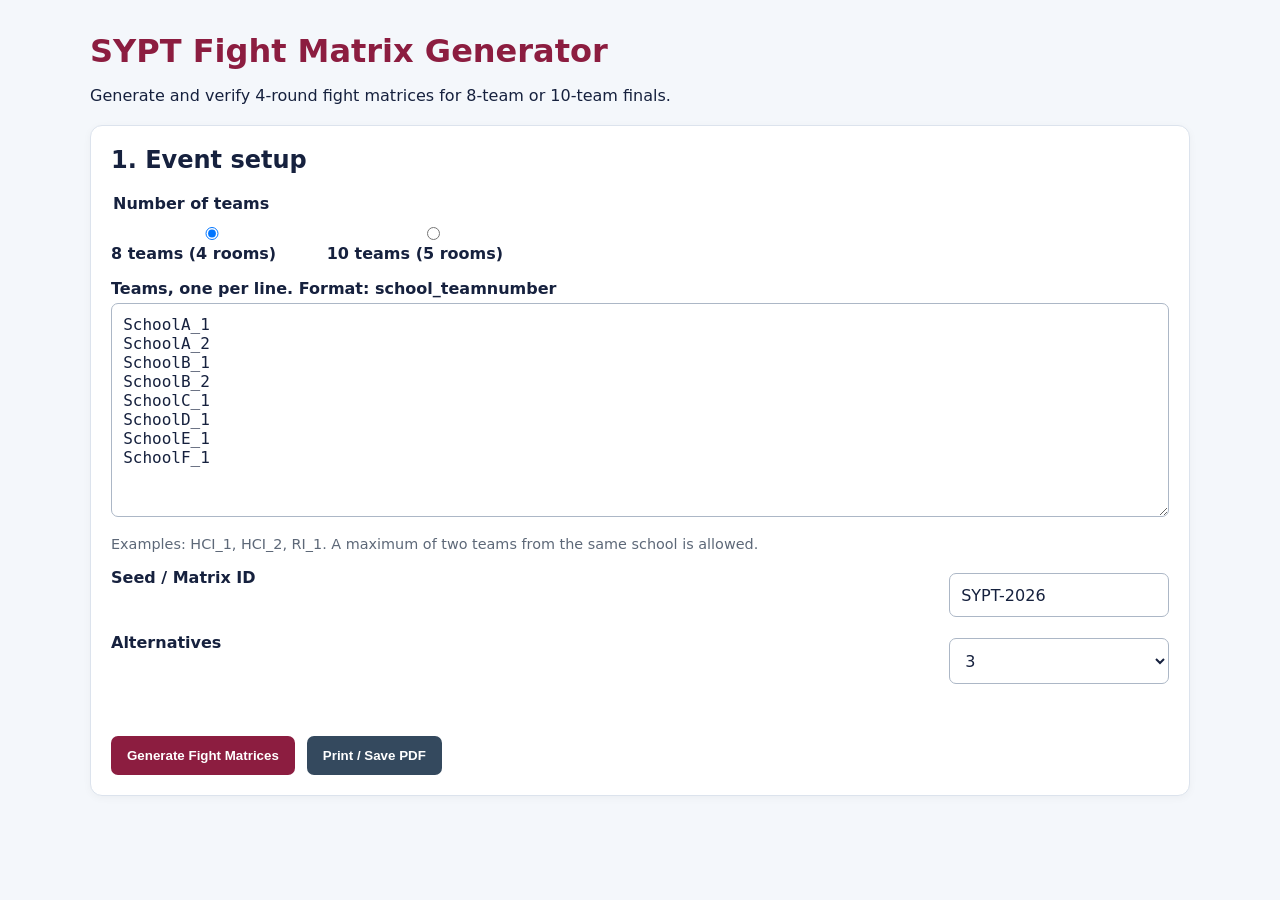
==== index.html @ 4bddafb5 "Build initial SYPT Fight Matrix web generator" ====
<!doctype html>
<html lang="en">
<head>
  <meta charset="utf-8">
  <meta name="viewport" content="width=device-width,initial-scale=1">
  <title>SYPT Fight Matrix Generator</title>
  <link rel="stylesheet" href="style.css">
</head>
<body>
  <main class="container">
    <header>
      <h1>SYPT Fight Matrix Generator</h1>
      <p>Generate and verify 4-round fight matrices for 8-team or 10-team finals.</p>
    </header>

    <section class="card controls">
      <h2>1. Event setup</h2>
      <fieldset>
        <legend>Number of teams</legend>
        <label><input type="radio" name="teamCount" value="8" checked> 8 teams (4 rooms)</label>
        <label><input type="radio" name="teamCount" value="10"> 10 teams (5 rooms)</label>
      </fieldset>

      <label for="teams">Teams, one per line. Format: school_teamnumber</label>
      <textarea id="teams" rows="10" spellcheck="false">SchoolA_1
SchoolA_2
SchoolB_1
SchoolB_2
SchoolC_1
SchoolD_1
SchoolE_1
SchoolF_1</textarea>
      <p class="hint">Examples: HCI_1, HCI_2, RI_1. A maximum of two teams from the same school is allowed.</p>

      <div class="row">
        <label for="seed">Seed / Matrix ID</label>
        <input id="seed" type="text" value="SYPT-2026" maxlength="60">
        <label for="alternatives">Alternatives</label>
        <select id="alternatives">
          <option value="1">1</option>
          <option value="3" selected>3</option>
          <option value="5">5</option>
        </select>
      </div>

      <div id="message" class="message" aria-live="polite"></div>
      <div class="actions">
        <button id="generate" type="button">Generate Fight Matrices</button>
        <button id="print" type="button" class="secondary">Print / Save PDF</button>
      </div>
    </section>

    <section id="results" aria-live="polite"></section>
  </main>

  <script src="fightmatrix.js"></script>
  <script src="app.js"></script>
</body>
</html>
---- style.css ----
:root {
  font-family: Inter, ui-sans-serif, system-ui, -apple-system, BlinkMacSystemFont, "Segoe UI", sans-serif;
  color: #16213e;
  background: #f4f7fb;
}
* { box-sizing: border-box; }
body { margin: 0; }
.container { width: min(1100px, 94%); margin: 2rem auto; }
header { margin-bottom: 1.25rem; }
h1 { margin-bottom: .25rem; color: #8c1d40; }
h2, h3 { margin-top: 0; }
.card {
  background: white; border: 1px solid #dce3ed; border-radius: 12px;
  padding: 1.25rem; margin-bottom: 1.25rem; box-shadow: 0 2px 8px rgba(0,0,0,.04);
}
fieldset { border: 0; padding: 0; margin: .5rem 0 1rem; display: flex; gap: 1.5rem; flex-wrap: wrap; }
legend { font-weight: 700; margin-bottom: .5rem; }
label { font-weight: 600; }
textarea, input, select {
  width: 100%; padding: .7rem; margin-top: .35rem; border: 1px solid #acb7c6;
  border-radius: 7px; font: inherit; background: white; color: inherit;
}
textarea { font-family: ui-monospace, SFMono-Regular, Consolas, monospace; resize: vertical; }
.hint { color: #5d6878; font-size: .9rem; }
.row { display: grid; grid-template-columns: 1fr 220px; gap: 1rem; margin-top: 1rem; }
.actions { display: flex; gap: .75rem; flex-wrap: wrap; margin-top: 1rem; }
button { border: 0; border-radius: 7px; padding: .75rem 1rem; font-weight: 700; cursor: pointer; background: #8c1d40; color: white; }
button.secondary { background: #34495e; }
button:hover { filter: brightness(.95); }
button:focus, input:focus, textarea:focus, select:focus { outline: 3px solid #f0bd3a; outline-offset: 2px; }
.message { margin-top: 1rem; min-height: 1.25rem; }
.message.error { color: #b42318; font-weight: 700; }
.message.ok { color: #137333; font-weight: 700; }
.matrix-head { display: flex; gap: 1rem; justify-content: space-between; align-items: center; flex-wrap: wrap; }
.badge { background: #e7f6ec; color: #137333; border-radius: 999px; padding: .35rem .65rem; font-weight: 700; }
.table-wrap { overflow-x: auto; }
table { width: 100%; border-collapse: collapse; margin-top: .75rem; }
th, td { border: 1px solid #dce3ed; padding: .55rem .65rem; text-align: left; }
th { background: #f0f3f7; }
.validation { display: grid; grid-template-columns: repeat(auto-fit,minmax(220px,1fr)); gap: .35rem .8rem; margin-top: 1rem; }
.validation span { color: #137333; }
.matrix-actions { margin-top: 1rem; }
@media (max-width: 650px) { .row { grid-template-columns: 1fr; } fieldset { flex-direction: column; gap: .5rem; } }
@media print {
  body { background: white; }
  .controls, header p, .matrix-actions { display: none !important; }
  .container { width: 100%; margin: 0; }
  .card { break-inside: avoid; box-shadow: none; }
}
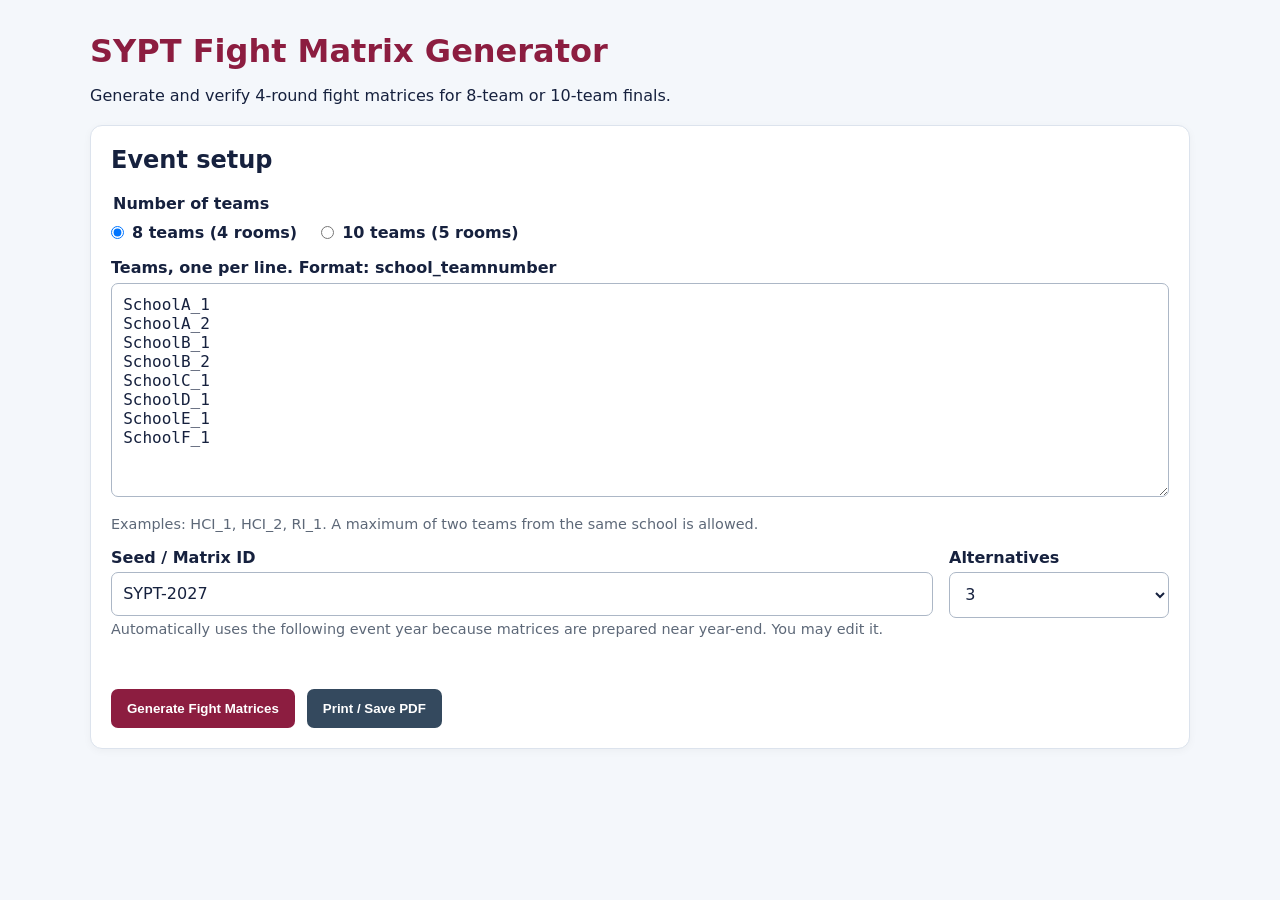
==== commit 7c058698: "Refine event setup layout and auto-set next-year Matrix ID" ====
--- a/index.html
+++ b/index.html
@@ -3,6 +3,9 @@
 <head>
   <meta charset="utf-8">
   <meta name="viewport" content="width=device-width,initial-scale=1">
+  <meta http-equiv="Content-Security-Policy" content="default-src 'self'; script-src 'self'; style-src 'self'; img-src 'self' data:; font-src 'self'; connect-src 'none'; object-src 'none'; base-uri 'none'; form-action 'none'; frame-ancestors 'none'; upgrade-insecure-requests">
+  <meta name="referrer" content="no-referrer">
+  <meta http-equiv="Permissions-Policy" content="camera=(), microphone=(), geolocation=(), payment=(), usb=()">
   <title>SYPT Fight Matrix Generator</title>
   <link rel="stylesheet" href="style.css">
 </head>
@@ -14,11 +17,11 @@
     </header>
 
     <section class="card controls">
-      <h2>1. Event setup</h2>
-      <fieldset>
+      <h2>Event setup</h2>
+      <fieldset class="team-count-options">
         <legend>Number of teams</legend>
-        <label><input type="radio" name="teamCount" value="8" checked> 8 teams (4 rooms)</label>
-        <label><input type="radio" name="teamCount" value="10"> 10 teams (5 rooms)</label>
+        <label class="radio-option"><input type="radio" name="teamCount" value="8" checked><span>8 teams (4 rooms)</span></label>
+        <label class="radio-option"><input type="radio" name="teamCount" value="10"><span>10 teams (5 rooms)</span></label>
       </fieldset>
 
       <label for="teams">Teams, one per line. Format: school_teamnumber</label>
@@ -33,14 +36,19 @@
       <p class="hint">Examples: HCI_1, HCI_2, RI_1. A maximum of two teams from the same school is allowed.</p>
 
       <div class="row">
-        <label for="seed">Seed / Matrix ID</label>
-        <input id="seed" type="text" value="SYPT-2026" maxlength="60">
-        <label for="alternatives">Alternatives</label>
-        <select id="alternatives">
-          <option value="1">1</option>
-          <option value="3" selected>3</option>
-          <option value="5">5</option>
-        </select>
+        <div class="field-group">
+          <label for="seed">Seed / Matrix ID</label>
+          <input id="seed" type="text" maxlength="60" aria-describedby="seedHint">
+          <p id="seedHint" class="hint compact">Automatically uses the following event year because matrices are prepared near year-end. You may edit it.</p>
+        </div>
+        <div class="field-group">
+          <label for="alternatives">Alternatives</label>
+          <select id="alternatives">
+            <option value="1">1</option>
+            <option value="3" selected>3</option>
+            <option value="5">5</option>
+          </select>
+        </div>
       </div>
 
       <div id="message" class="message" aria-live="polite"></div>
--- a/style.css
+++ b/style.css
@@ -13,16 +13,23 @@
   background: white; border: 1px solid #dce3ed; border-radius: 12px;
   padding: 1.25rem; margin-bottom: 1.25rem; box-shadow: 0 2px 8px rgba(0,0,0,.04);
 }
-fieldset { border: 0; padding: 0; margin: .5rem 0 1rem; display: flex; gap: 1.5rem; flex-wrap: wrap; }
-legend { font-weight: 700; margin-bottom: .5rem; }
+fieldset { border: 0; padding: 0; margin: .5rem 0 1rem; }
+legend { font-weight: 700; margin-bottom: .65rem; }
 label { font-weight: 600; }
+.team-count-options { display: flex; gap: 1.5rem; flex-wrap: wrap; }
+.team-count-options legend { width: 100%; }
+.radio-option { display: inline-flex; align-items: center; gap: .5rem; cursor: pointer; }
+.radio-option input[type="radio"] { width: auto; margin: 0; flex: 0 0 auto; }
+.radio-option span { white-space: nowrap; }
 textarea, input, select {
   width: 100%; padding: .7rem; margin-top: .35rem; border: 1px solid #acb7c6;
   border-radius: 7px; font: inherit; background: white; color: inherit;
 }
 textarea { font-family: ui-monospace, SFMono-Regular, Consolas, monospace; resize: vertical; }
 .hint { color: #5d6878; font-size: .9rem; }
-.row { display: grid; grid-template-columns: 1fr 220px; gap: 1rem; margin-top: 1rem; }
+.hint.compact { margin: .35rem 0 0; }
+.row { display: grid; grid-template-columns: 1fr 220px; gap: 1rem; margin-top: 1rem; align-items: start; }
+.field-group { min-width: 0; }
 .actions { display: flex; gap: .75rem; flex-wrap: wrap; margin-top: 1rem; }
 button { border: 0; border-radius: 7px; padding: .75rem 1rem; font-weight: 700; cursor: pointer; background: #8c1d40; color: white; }
 button.secondary { background: #34495e; }
@@ -40,7 +47,10 @@
 .validation { display: grid; grid-template-columns: repeat(auto-fit,minmax(220px,1fr)); gap: .35rem .8rem; margin-top: 1rem; }
 .validation span { color: #137333; }
 .matrix-actions { margin-top: 1rem; }
-@media (max-width: 650px) { .row { grid-template-columns: 1fr; } fieldset { flex-direction: column; gap: .5rem; } }
+@media (max-width: 650px) {
+  .row { grid-template-columns: 1fr; }
+  .team-count-options { flex-direction: column; gap: .75rem; }
+}
 @media print {
   body { background: white; }
   .controls, header p, .matrix-actions { display: none !important; }
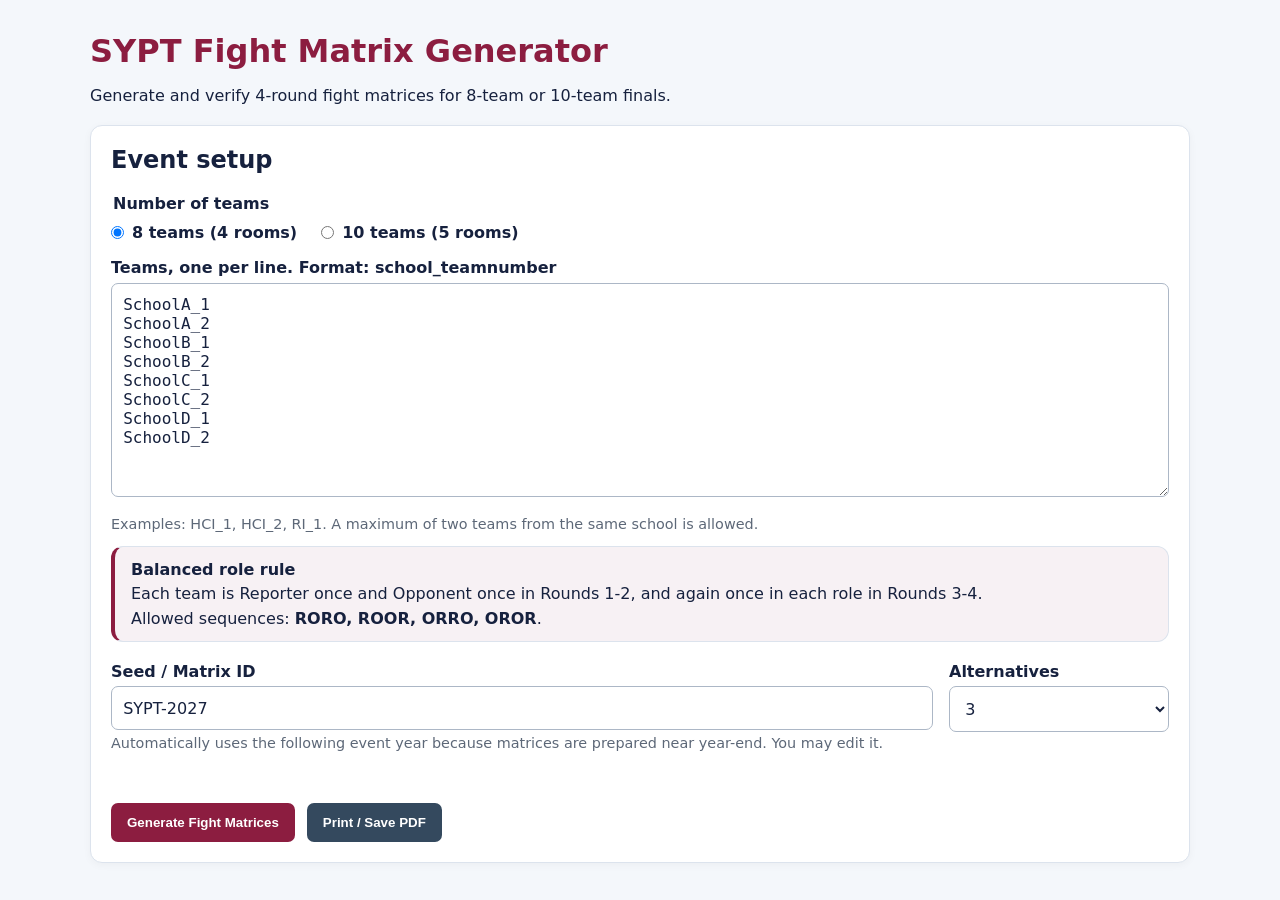
==== commit 52444de5: "Allow balanced role sequences across two-round blocks Updated content security policy to allow unsaf" ====
--- a/index.html
+++ b/index.html
@@ -3,65 +3,177 @@
 <head>
   <meta charset="utf-8">
   <meta name="viewport" content="width=device-width,initial-scale=1">
-  <meta http-equiv="Content-Security-Policy" content="default-src 'self'; script-src 'self'; style-src 'self'; img-src 'self' data:; font-src 'self'; connect-src 'none'; object-src 'none'; base-uri 'none'; form-action 'none'; frame-ancestors 'none'; upgrade-insecure-requests">
+
+  <meta http-equiv="Content-Security-Policy"
+        content="default-src 'self'; script-src 'self'; style-src 'self' 'unsafe-inline'; img-src 'self' data:; font-src 'self'; connect-src 'none'; object-src 'none'; base-uri 'none'; form-action 'none'; frame-ancestors 'none'; upgrade-insecure-requests">
+
   <meta name="referrer" content="no-referrer">
-  <meta http-equiv="Permissions-Policy" content="camera=(), microphone=(), geolocation=(), payment=(), usb=()">
+
+  <meta http-equiv="Permissions-Policy"
+        content="camera=(), microphone=(), geolocation=(), payment=(), usb=()">
+
   <title>SYPT Fight Matrix Generator</title>
+
   <link rel="stylesheet" href="style.css">
 </head>
+
 <body>
+
   <main class="container">
+
     <header>
       <h1>SYPT Fight Matrix Generator</h1>
-      <p>Generate and verify 4-round fight matrices for 8-team or 10-team finals.</p>
+      <p>
+        Generate and verify 4-round fight matrices
+        for 8-team or 10-team finals.
+      </p>
     </header>
 
     <section class="card controls">
+
       <h2>Event setup</h2>
+
       <fieldset class="team-count-options">
+
         <legend>Number of teams</legend>
-        <label class="radio-option"><input type="radio" name="teamCount" value="8" checked><span>8 teams (4 rooms)</span></label>
-        <label class="radio-option"><input type="radio" name="teamCount" value="10"><span>10 teams (5 rooms)</span></label>
+
+        <label class="radio-option">
+          <input
+            type="radio"
+            name="teamCount"
+            value="8"
+            checked>
+          <span>8 teams (4 rooms)</span>
+        </label>
+
+        <label class="radio-option">
+          <input
+            type="radio"
+            name="teamCount"
+            value="10">
+          <span>10 teams (5 rooms)</span>
+        </label>
+
       </fieldset>
 
-      <label for="teams">Teams, one per line. Format: school_teamnumber</label>
-      <textarea id="teams" rows="10" spellcheck="false">SchoolA_1
+      <label for="teams">
+        Teams, one per line. Format: school_teamnumber
+      </label>
+
+      <textarea
+        id="teams"
+        rows="10"
+        spellcheck="false">SchoolA_1
 SchoolA_2
 SchoolB_1
 SchoolB_2
 SchoolC_1
+SchoolC_2
 SchoolD_1
-SchoolE_1
-SchoolF_1</textarea>
-      <p class="hint">Examples: HCI_1, HCI_2, RI_1. A maximum of two teams from the same school is allowed.</p>
+SchoolD_2</textarea>
+
+      <p class="hint">
+        Examples: HCI_1, HCI_2, RI_1.
+        A maximum of two teams from the same school is allowed.
+      </p>
+
+      <div
+        class="card"
+        style="
+          background:#f7f1f4;
+          border-left:4px solid #8c1d40;
+          box-shadow:none;
+          padding:.8rem 1rem;
+        ">
+
+        <strong>Balanced role rule</strong>
+
+        <p style="margin:.35rem 0 0;">
+          Each team is Reporter once and Opponent once in
+          Rounds 1-2, and again once in each role in Rounds 3-4.
+        </p>
+
+        <p style="margin:.35rem 0 0;">
+          Allowed sequences:
+          <strong>RORO, ROOR, ORRO, OROR</strong>.
+        </p>
+
+      </div>
 
       <div class="row">
+
         <div class="field-group">
-          <label for="seed">Seed / Matrix ID</label>
-          <input id="seed" type="text" maxlength="60" aria-describedby="seedHint">
-          <p id="seedHint" class="hint compact">Automatically uses the following event year because matrices are prepared near year-end. You may edit it.</p>
+
+          <label for="seed">
+            Seed / Matrix ID
+          </label>
+
+          <input
+            id="seed"
+            type="text"
+            maxlength="60"
+            aria-describedby="seedHint">
+
+          <p
+            id="seedHint"
+            class="hint compact">
+            Automatically uses the following event year because
+            matrices are prepared near year-end.
+            You may edit it.
+          </p>
+
         </div>
+
         <div class="field-group">
-          <label for="alternatives">Alternatives</label>
+
+          <label for="alternatives">
+            Alternatives
+          </label>
+
           <select id="alternatives">
             <option value="1">1</option>
             <option value="3" selected>3</option>
             <option value="5">5</option>
           </select>
+
         </div>
+
       </div>
 
-      <div id="message" class="message" aria-live="polite"></div>
+      <div
+        id="message"
+        class="message"
+        aria-live="polite">
+      </div>
+
       <div class="actions">
-        <button id="generate" type="button">Generate Fight Matrices</button>
-        <button id="print" type="button" class="secondary">Print / Save PDF</button>
+
+        <button
+          id="generate"
+          type="button">
+          Generate Fight Matrices
+        </button>
+
+        <button
+          id="print"
+          type="button"
+          class="secondary">
+          Print / Save PDF
+        </button>
+
       </div>
+
     </section>
 
-    <section id="results" aria-live="polite"></section>
+    <section
+      id="results"
+      aria-live="polite">
+    </section>
+
   </main>
 
   <script src="fightmatrix.js"></script>
   <script src="app.js"></script>
+
 </body>
 </html>
